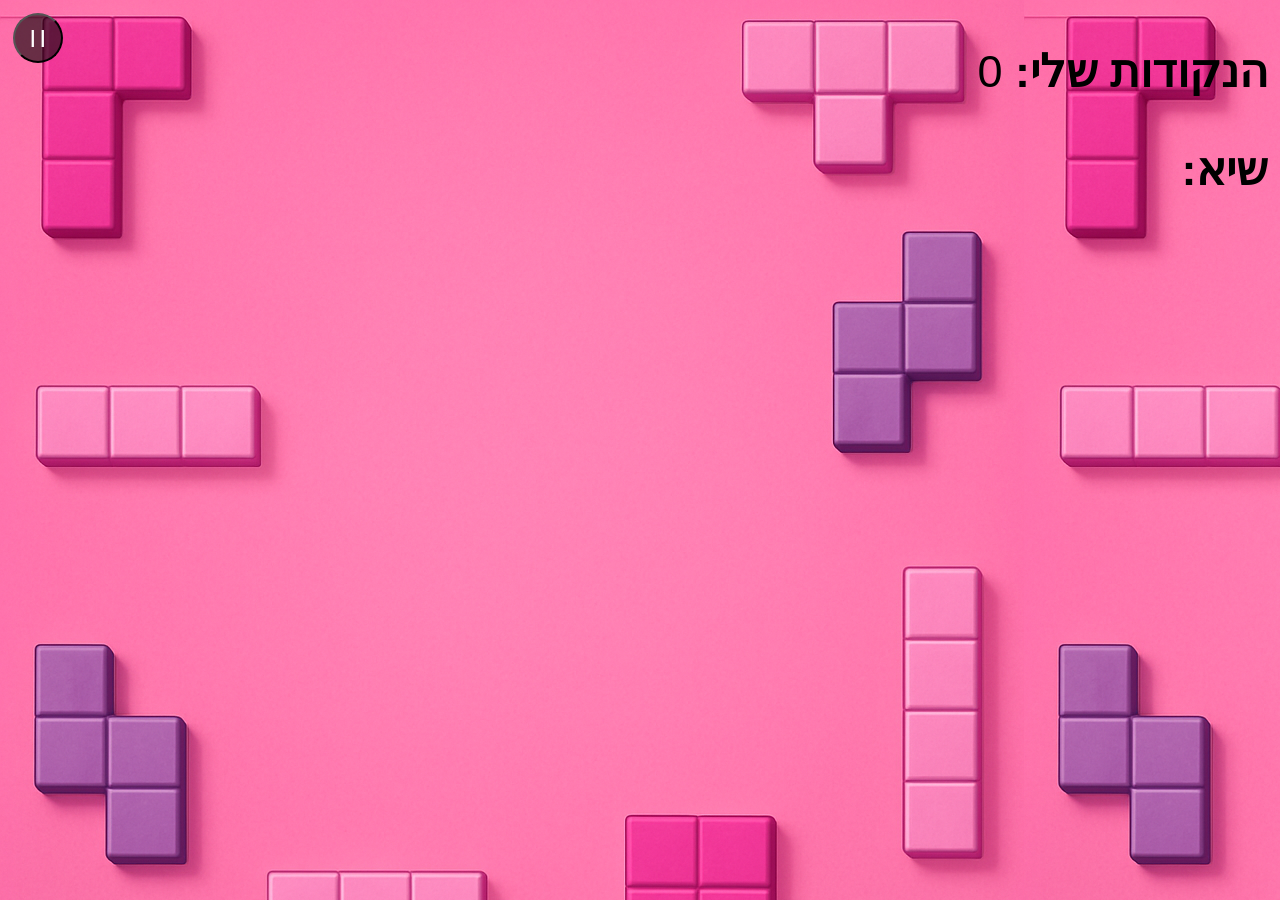
==== html/game.html @ 31b76d00 "game block blast" ====
<!DOCTYPE html>
<html lang="en">
  <head>
    <meta charset="UTF-8" />
    <meta name="viewport" content="width=device-width, initial-scale=1.0" />
    <title>block blast</title>
    <link rel="stylesheet" href="../css/game.css" />
    <link rel="icon" href="../unnamed.png" />
    <!-- <script type="module" src="../js/blockGame.js"></script> -->
    <script src="../js/createblock.js" defer></script>
    <script src="../js/button.js" defer></script>
  </head>

  <body dir="rtl">
    <main>
      <button id="stop"><strong>| |</strong></button>
      <div class="container-table">
        <div id="container-block">
          <div class="block1"></div>
          <div class="block2"></div>
          <div class="block3"></div>
        </div>
      </div>
      <div id="points">
        <p><strong>הנקודות שלי: </strong><span id="point">0</span></p>
        <p><strong>שיא: </strong><span id="score"></span></p>
      </div>
    </main>
    <div class="container-stop">
      <div id="close"><button>x</button></div>
      <div id="container-links">
        <button id="homePage">דף בית</button>
        <button class="restartBtn">משחק חוזר</button>
      </div>
    </div>
    <div id="gameOverScreen" class="game-over hidden">
      <h2>Game Over 🎮</h2>
      <h3 id="userName"></h3>
      <p>הנקודות שלך: <span id="finalScore"></span></p>
      <p>השיא: <span id="highScore"></span></p>
      <button id="restartBtn">משחק חדש</button>
    </div>
    <div id="newRecord" class="hidden">🏆 שיא חדש! 🏆</div>
  </body>
</html>
---- css/game.css ----
body {
  margin: 0;
  background-image: url(../block-background.png);
  height: 100vh;
  max-height: 100vh;
}

main {
  display: flex;
  flex-direction: row-reverse;
  justify-content: space-between;
}
#stop {
  margin-right: 25%;
}

button {
  background-color: rgba(0, 0, 0, 0.589);
  color: white;
  border-radius: 50%;
  height: 50px;
  width: 50px;
  font-size: large;
  margin: 1%;
  margin-left: 1%;
}
button:hover{
  background-color: rgba(0, 0, 0, 0.89);

}

.container-table {
  margin-top: 2%;
  display: flex;
  flex-direction: row-reverse;
  flex-direction: column;
  justify-self: center;
}

#points {
  width: 30%;
  p {
    font-size: 45px;
    color: rgb(0, 0, 0);
    margin-right: 3%;
    font-family: "Trebuchet MS", "Lucida Sans Unicode", "Lucida Grande",
      "Lucida Sans", Arial, sans-serif;
  }
}

.table {
  background-color: black;
  border: 4px solid black;
  border-radius: 2%;
  justify-self: center;

  .td1 {
    border-radius: 10%;
    min-height: 50px;
    min-width: 50px;
    width: 50px;
    height: 50px;
    background-color: white;
  }
}

#container-block {
  display: flex;
  justify-content: center;
  position: relative;
  margin-top: 3%;

  div {
    display: flex;
    justify-content: center;
    width: 27%;
    height: 20vh;
    border-radius: 10%;
    background-color: rgba(0, 0, 0, 0.804);
    margin: 1%;

    table {
      align-self: center;
      position: absolute;
      cursor: grab;

      td {
        background: linear-gradient(145deg);
        border-radius: 4px;
        box-shadow: 3px 3px 5px rgba(0, 0, 0, 0.6),
          inset 2px 2px 5px rgba(144, 238, 144, 0.8),
          inset -2px -2px 5px rgba(0, 100, 0, 0.7);
        cursor: pointer;
      }
    }
  }
}

.design-td {
  width: 20px;
  height: 20px;
  border-radius: 10%;
}

.style {
  background: linear-gradient(145deg);
  border-radius: 4px;
  box-shadow: 3px 3px 5px rgba(0, 0, 0, 0.6),
    inset 2px 2px 5px rgba(144, 238, 144, 0.8),
    inset -2px -2px 5px rgba(0, 100, 0, 0.7);
  cursor: pointer;
  width: 50px;
  height: 50px;
}

@keyframes explodeClear {
  0% {
    background-color: #ffcc00;
    box-shadow: 0 0 5px #ffcc00;
    transform: scale(1);
    opacity: 1;
  }

  30% {
    background-color: #ff8800;
    box-shadow: 0 0 10px #ff8800;
    transform: scale(1.15);
    opacity: 0.8;
  }

  60% {
    background-color: #ffffff;
    box-shadow: 0 0 3px #ffffff;
    transform: scale(0.95);
    opacity: 0.5;
  }

  100% {
    background-color: white;
    box-shadow: none;
    transform: scale(1);
    opacity: 1;
  }
}

.clear-beauty {
  animation: explodeClear 0.6s ease-in-out;
}

.clear-beauty {
  animation: flash 0.4s ease-in-out;
}

@keyframes flash {
  0% {
    background-color: yellow;
    transform: scale(1);
  }

  50% {
    background-color: orange;
    transform: scale(1.1);
  }

  100% {
    background-color: white;
    transform: scale(1);
  }
}

.preview {
  background-color: var(--preview-color, rgba(0, 0, 0, 0.1));
}

.game-over {
  position: fixed;
  top: 50%;
  left: 50%;
  transform: translate(-50%, -50%);
  background-color: #222;
  color: #fff;
  padding: 40px;
  border-radius: 20px;
  box-shadow: 0 0 20px rgba(0, 0, 0, 0.5);
  text-align: center;
  z-index: 1000;
  width: 300px;
}

.game-over h2 {
  margin-bottom: 10px;
  font-size: 24px;
}

.game-over h3 {
  color: #ff6b6b;
  font-size: xx-large;
}

.game-over p {
  margin: 10px 0;
  font-size: 18px;
}

.game-over button {
  width: 30%;
  margin-top: 20px;
  padding: 10px 20px;
  background-color: #ff6b6b;
  color: white;
  border: none;
  border-radius: 8px;
  font-size: 16px;
  cursor: pointer;
  transition: background 0.3s;
}

.game-over button:hover {
  background-color: #ff4b4b;
}

.hidden {
  display: none;
}

#newRecord {
  position: fixed;
  top: 40%;
  left: 50%;
  transform: translate(-50%, -50%);
  font-size: 3rem;
  font-weight: bold;
  color: gold;
  text-shadow: 0 0 15px orange, 0 0 30px red;
  background: rgba(0, 0, 0, 0.7);
  padding: 20px 40px;
  border-radius: 20px;
  animation: pop 1s ease forwards, glow 1.5s infinite alternate;
  z-index: 9999;
}
.hidden {
  display: none;
}

@keyframes pop {
  from {
    transform: translate(-50%, -50%) scale(0);
    opacity: 0;
  }
  to {
    transform: translate(-50%, -50%) scale(1);
    opacity: 1;
  }
}

@keyframes glow {
  from {
    text-shadow: 0 0 10px gold, 0 0 20px orange;
  }
  to {
    text-shadow: 0 0 25px red, 0 0 40px yellow;
  }
}
.container-stop {
  /* border: 2px solid #222; */
  background-color: white;
  padding: 30px;
  border-radius: 16px;
  box-shadow: 0 0 20px rgba(0, 0, 0, 0.1);
  text-align: center;
  width: 300px;
  left: 40%;
  top: 20%;
  display: none;
  flex-direction: column;
  position: fixed;

  #homePage,
  .restartBtn {
    background-color: palevioletred;
    color: rgba(0, 0, 0, 0.74);
    border: none;
    padding: 10px 20px;
    font-size: 16px;
    border-radius: 8px;
    cursor: pointer;
    width: 100%;
    margin-bottom: 10px;
  }
}

#homePage:hover,
.restartBtn:hover {
  background-color: rgb(207, 35, 92);
}
#close {
  position: absolute;
  top: -8%;
  right: -2%;
  font-size: xx-large;
  align-self: flex-start;
  width: 5px;
  height: 5px;
  border-radius: 50%;
  margin-bottom: 15%;
  button {
    background-color: rgba(0, 0, 0, 0.589);
    color: white;
  }
  button:hover {
    background-color: palevioletred;
  }
}
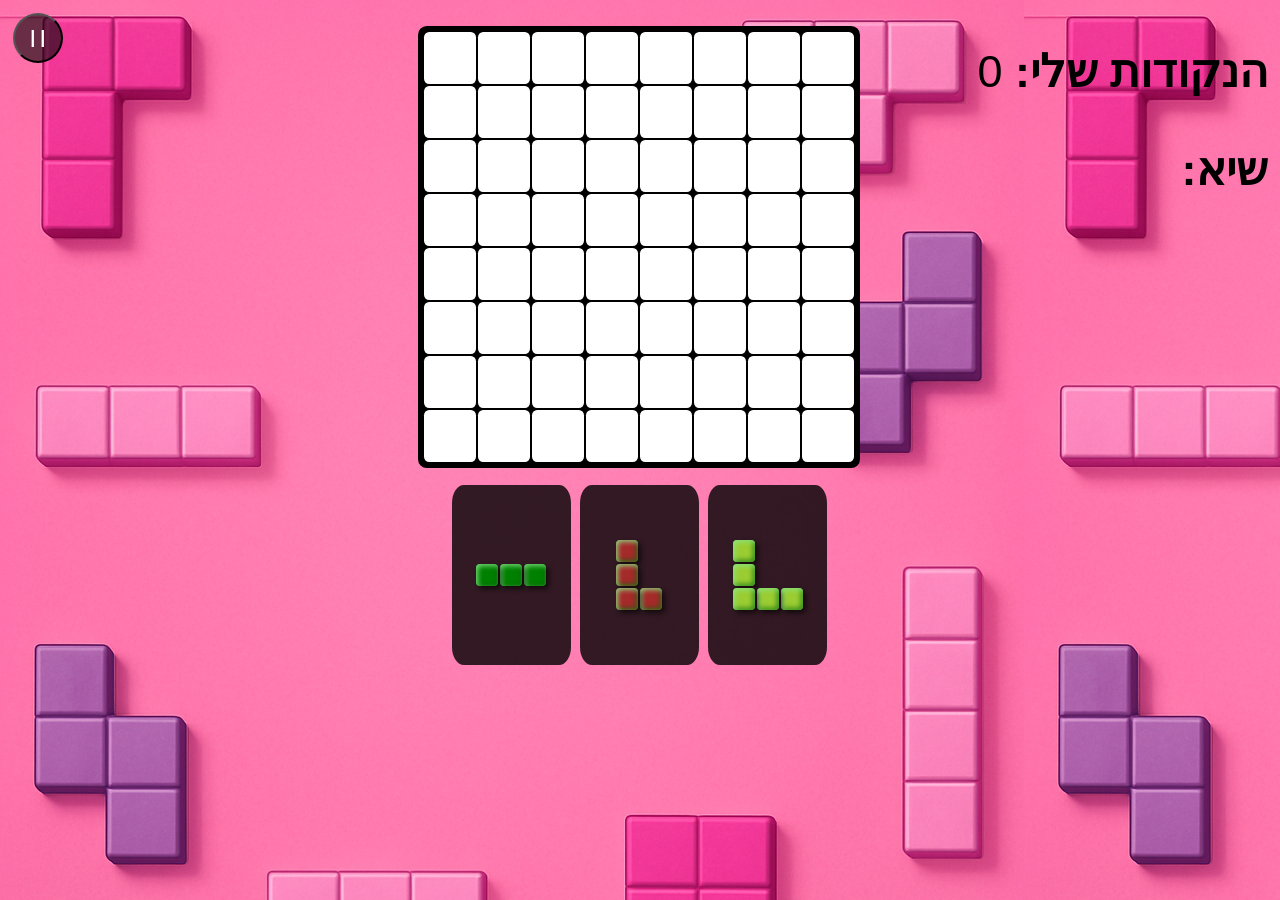
==== commit 38f9fdb4: "fix the code to work in render" ====
--- a/html/game.html
+++ b/html/game.html
@@ -1,5 +1,5 @@
 <!DOCTYPE html>
-<html lang="en">
+<html lang="he">
   <head>
     <meta charset="UTF-8" />
     <meta name="viewport" content="width=device-width, initial-scale=1.0" />
@@ -7,7 +7,7 @@
     <link rel="stylesheet" href="../css/game.css" />
     <link rel="icon" href="../unnamed.png" />
     <!-- <script type="module" src="../js/blockGame.js"></script> -->
-    <script src="../js/createblock.js" defer></script>
+    <script src="../js/createBlock.js" defer></script>
     <script src="../js/button.js" defer></script>
   </head>
 
